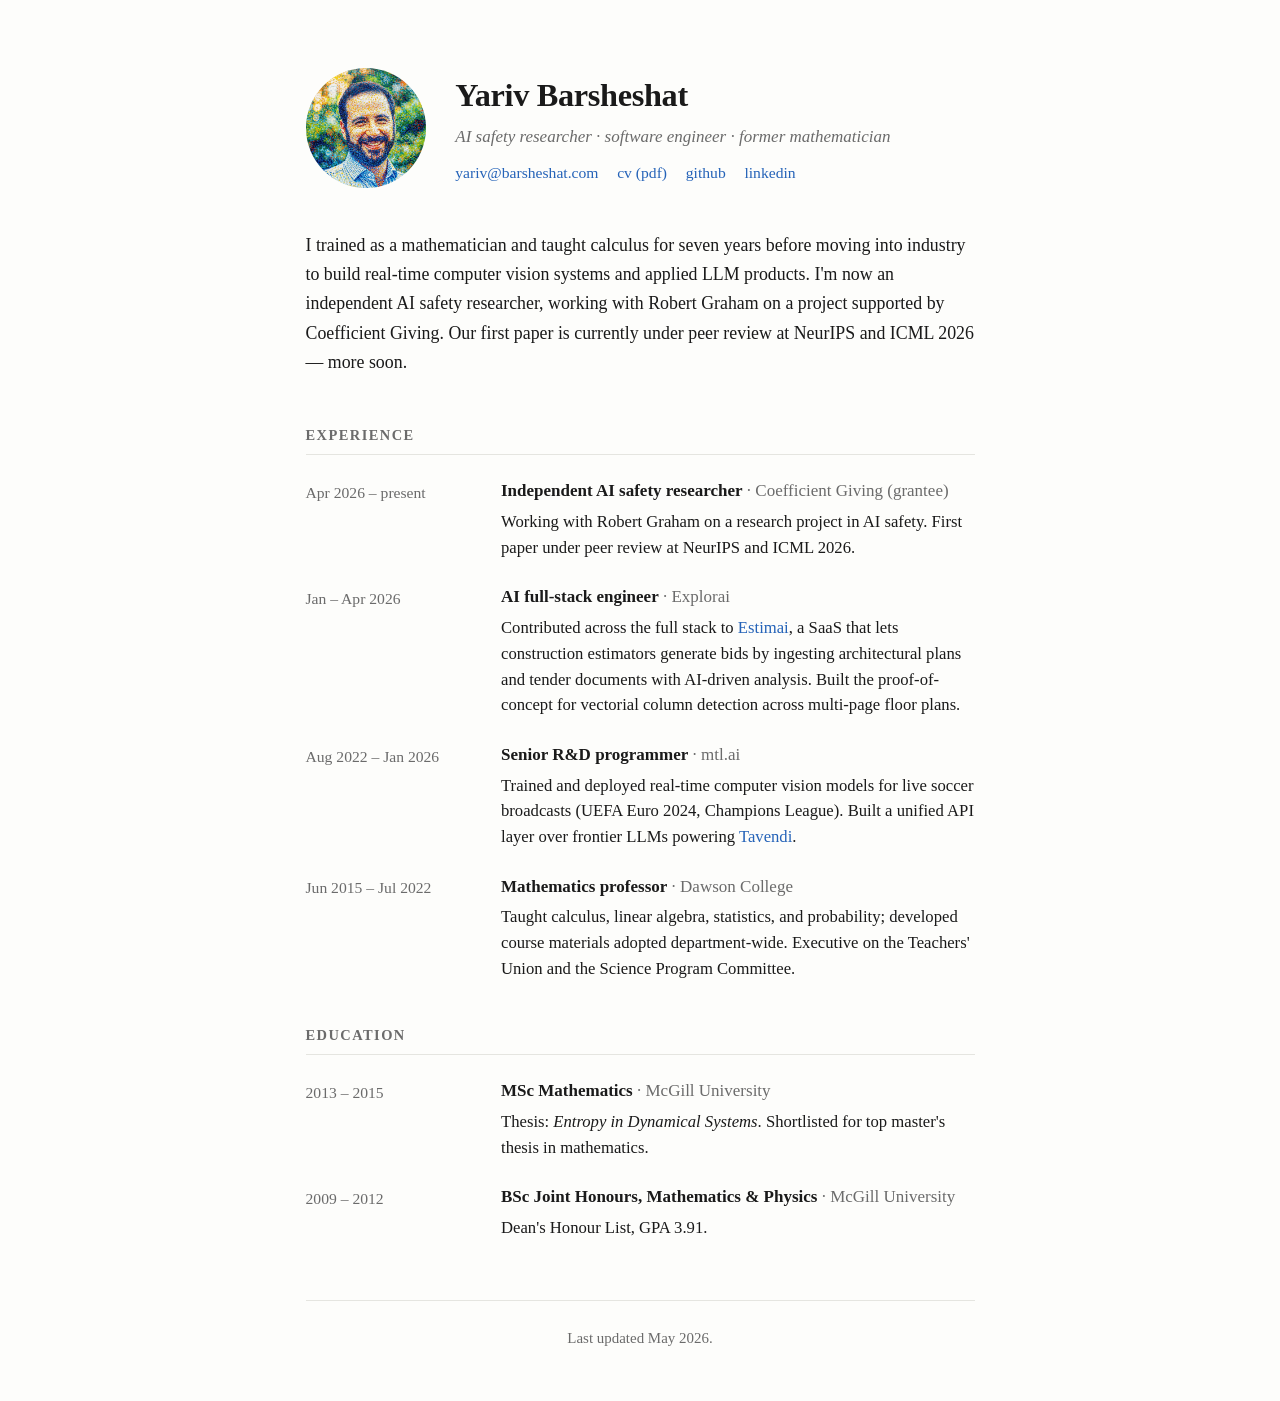
==== index.html @ 671397e9 "Initial commit: personal homepage with CV download" ====
<!DOCTYPE html>
<html lang="en">
<head>
  <meta charset="UTF-8">
  <meta name="viewport" content="width=device-width, initial-scale=1.0">
  <title>Yariv Barsheshat</title>
  <meta name="description" content="Yariv Barsheshat &mdash; independent AI safety researcher and software engineer based in Montr&eacute;al.">
  <link rel="stylesheet" href="style.css">
</head>
<body>
  <main>
    <header class="profile">
      <img src="headshot_seurat.png" alt="Yariv Barsheshat" class="headshot">
      <div class="profile-text">
        <h1>Yariv Barsheshat</h1>
        <p class="tagline">AI safety researcher &middot; software engineer &middot; former mathematician</p>
        <ul class="contact">
          <li><a href="mailto:yariv@barsheshat.com">yariv@barsheshat.com</a></li>
          <li><a href="yariv-barsheshat-cv.pdf">cv (pdf)</a></li>
          <li><a href="https://github.com/yarv">github</a></li>
          <li><a href="https://linkedin.com/in/yarivbar">linkedin</a></li>
        </ul>
      </div>
    </header>

    <section class="bio">
      <p>I trained as a mathematician and taught calculus for seven years before moving into industry to build real-time computer vision systems and applied LLM products. I'm now an independent AI safety researcher, working with Robert Graham on a project supported by Coefficient Giving. Our first paper is currently under peer review at NeurIPS and ICML 2026 &mdash; more soon.</p>
    </section>

    <section>
      <h2>Experience</h2>
      <dl class="timeline">
        <dt>Apr 2026 &ndash; present</dt>
        <dd>
          <div class="role"><strong>Independent AI safety researcher</strong> <span class="org">Coefficient Giving (grantee)</span></div>
          <p>Working with Robert Graham on a research project in AI safety. First paper under peer review at NeurIPS and ICML 2026.</p>
        </dd>
        <dt>Jan &ndash; Apr 2026</dt>
        <dd>
          <div class="role"><strong>AI full-stack engineer</strong> <span class="org">Explorai</span></div>
          <p>Contributed across the full stack to <a href="https://www.estim.ai">Estimai</a>, a SaaS that lets construction estimators generate bids by ingesting architectural plans and tender documents with AI-driven analysis. Built the proof-of-concept for vectorial column detection across multi-page floor plans.</p>
        </dd>
        <dt>Aug 2022 &ndash; Jan 2026</dt>
        <dd>
          <div class="role"><strong>Senior R&amp;D programmer</strong> <span class="org">mtl.ai</span></div>
          <p>Trained and deployed real-time computer vision models for live soccer broadcasts (UEFA Euro 2024, Champions League). Built a unified API layer over frontier LLMs powering <a href="https://www.tavendi.com">Tavendi</a>.</p>
        </dd>
        <dt>Jun 2015 &ndash; Jul 2022</dt>
        <dd>
          <div class="role"><strong>Mathematics professor</strong> <span class="org">Dawson College</span></div>
          <p>Taught calculus, linear algebra, statistics, and probability; developed course materials adopted department-wide. Executive on the Teachers' Union and the Science Program Committee.</p>
        </dd>
      </dl>
    </section>

    <section>
      <h2>Education</h2>
      <dl class="timeline">
        <dt>2013 &ndash; 2015</dt>
        <dd>
          <div class="role"><strong>MSc Mathematics</strong> <span class="org">McGill University</span></div>
          <p>Thesis: <em>Entropy in Dynamical Systems</em>. Shortlisted for top master's thesis in mathematics.</p>
        </dd>
        <dt>2009 &ndash; 2012</dt>
        <dd>
          <div class="role"><strong>BSc Joint Honours, Mathematics &amp; Physics</strong> <span class="org">McGill University</span></div>
          <p>Dean's Honour List, GPA 3.91.</p>
        </dd>
      </dl>
    </section>

    <footer>
      <p>Last updated May 2026.</p>
    </footer>
  </main>
</body>
</html>
---- style.css ----
:root {
  --text: #1a1a1a;
  --muted: #6b6b6b;
  --accent: #2563b8;
  --bg: #fdfdfb;
  --border: #e5e5e0;
  --serif: Charter, "Bitstream Charter", "Sitka Text", Cambria, Georgia, serif;
}

* {
  box-sizing: border-box;
  margin: 0;
  padding: 0;
}

html {
  font-size: 17px;
}

body {
  font-family: var(--serif);
  color: var(--text);
  background: var(--bg);
  line-height: 1.55;
  -webkit-font-smoothing: antialiased;
}

main {
  max-width: 720px;
  margin: 0 auto;
  padding: 4rem 1.5rem 3rem;
}

a {
  color: var(--accent);
  text-decoration: none;
  border-bottom: 1px solid transparent;
  transition: border-color 0.15s ease;
}

a:hover {
  border-bottom-color: var(--accent);
}

.profile {
  display: flex;
  gap: 1.75rem;
  align-items: center;
  margin-bottom: 2.5rem;
}

.headshot {
  width: 120px;
  height: 120px;
  border-radius: 50%;
  object-fit: cover;
  flex-shrink: 0;
}

.profile-text h1 {
  font-size: 1.9rem;
  font-weight: 700;
  letter-spacing: -0.01em;
  margin-bottom: 0.2rem;
}

.tagline {
  color: var(--muted);
  margin-bottom: 0.65rem;
  font-style: italic;
}

.contact {
  list-style: none;
  display: flex;
  flex-wrap: wrap;
  gap: 0.4rem 1.1rem;
  font-size: 0.92rem;
}

.bio {
  margin-bottom: 2.75rem;
  font-size: 1.05rem;
  line-height: 1.65;
}

section + section {
  margin-top: 2.5rem;
}

h2 {
  font-size: 0.85rem;
  font-weight: 700;
  text-transform: uppercase;
  letter-spacing: 0.1em;
  color: var(--muted);
  margin-bottom: 1.35rem;
  padding-bottom: 0.45rem;
  border-bottom: 1px solid var(--border);
}

.timeline {
  display: grid;
  grid-template-columns: 10rem 1fr;
  column-gap: 1.5rem;
  row-gap: 1.4rem;
}

.timeline dt {
  color: var(--muted);
  font-size: 0.92rem;
  padding-top: 0.15rem;
  font-variant-numeric: tabular-nums;
}

.timeline dd {
  margin: 0;
}

.timeline .role {
  margin-bottom: 0.25rem;
}

.timeline .org {
  color: var(--muted);
}

.timeline .org::before {
  content: " \00b7  ";
}

.timeline dd p {
  color: var(--text);
  font-size: 0.98rem;
  line-height: 1.55;
}

footer {
  margin-top: 3.5rem;
  padding-top: 1.5rem;
  border-top: 1px solid var(--border);
  font-size: 0.88rem;
  color: var(--muted);
  text-align: center;
}

@media (max-width: 600px) {
  main {
    padding: 2.5rem 1.25rem 2rem;
  }
  .profile {
    flex-direction: column;
    text-align: center;
    align-items: center;
    gap: 1rem;
  }
  .contact {
    justify-content: center;
  }
  .timeline {
    grid-template-columns: 1fr;
    row-gap: 0.4rem;
  }
  .timeline dt {
    margin-top: 1.25rem;
    font-weight: 600;
  }
  .timeline dt:first-child {
    margin-top: 0;
  }
}
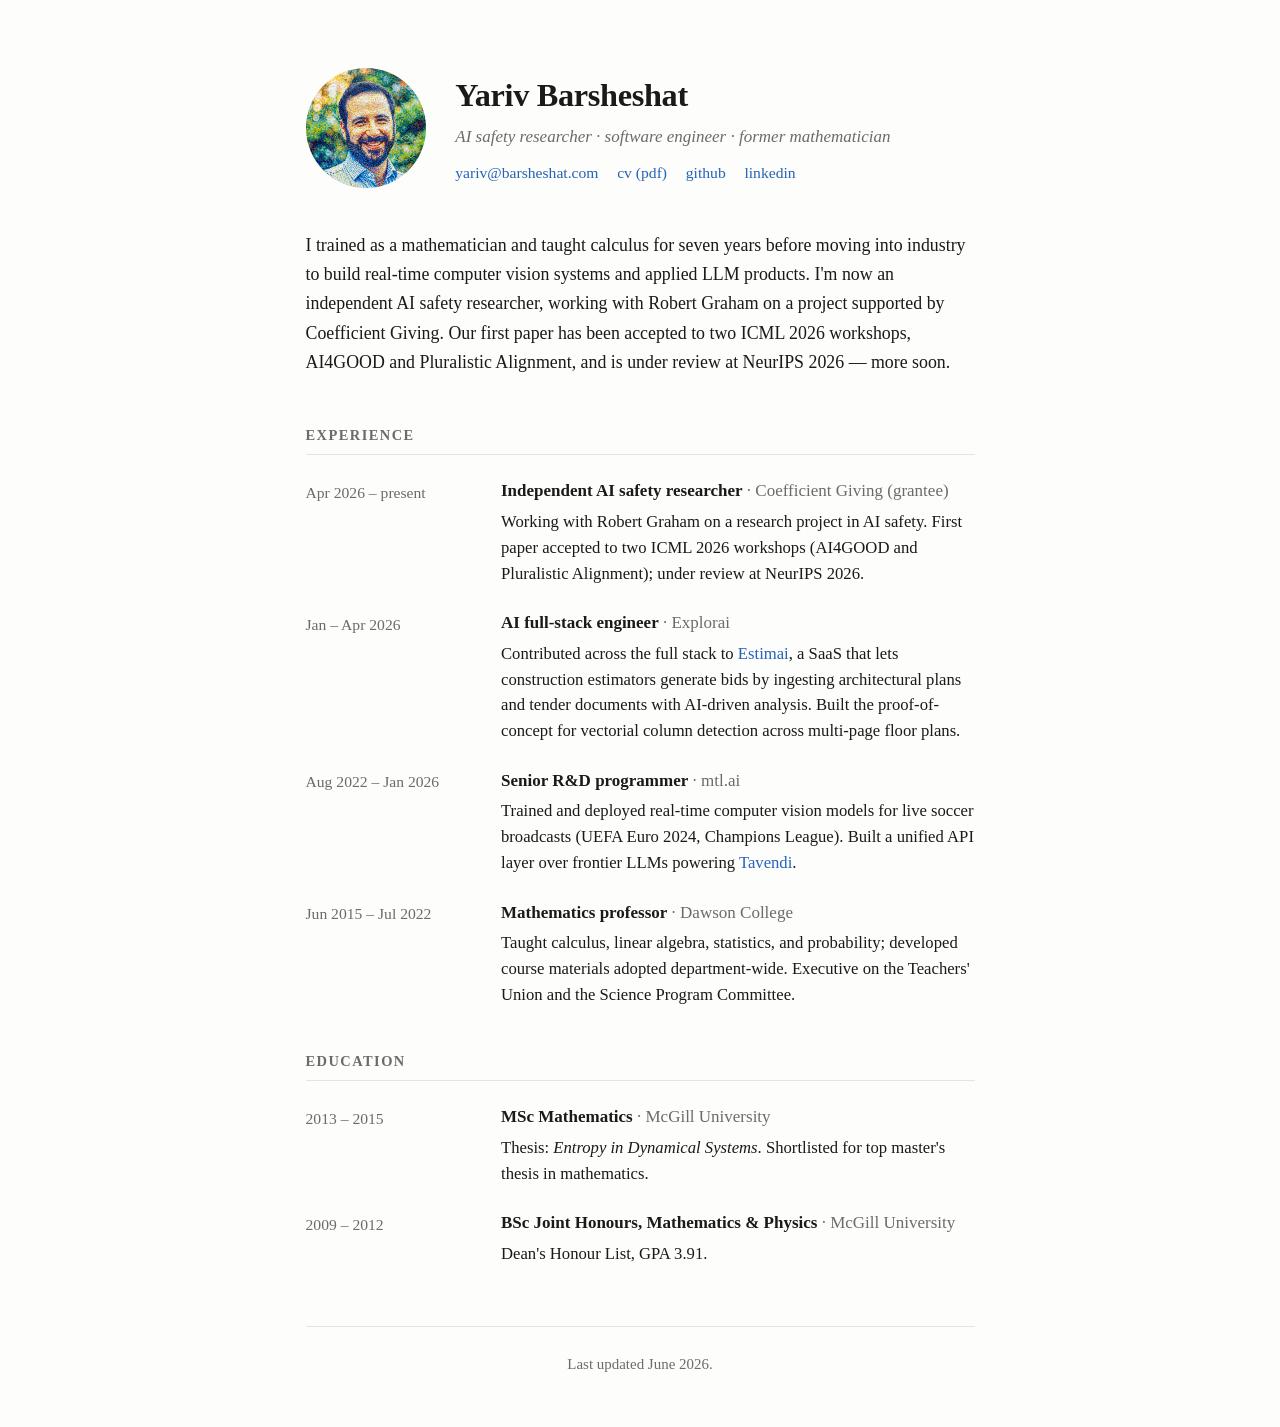
==== commit dc5ca9ad: "update cv and blurb, accepted into ICML workshop" ====
--- a/index.html
+++ b/index.html
@@ -24,7 +24,7 @@
     </header>
 
     <section class="bio">
-      <p>I trained as a mathematician and taught calculus for seven years before moving into industry to build real-time computer vision systems and applied LLM products. I'm now an independent AI safety researcher, working with Robert Graham on a project supported by Coefficient Giving. Our first paper is currently under peer review at NeurIPS and ICML 2026 &mdash; more soon.</p>
+      <p>I trained as a mathematician and taught calculus for seven years before moving into industry to build real-time computer vision systems and applied LLM products. I'm now an independent AI safety researcher, working with Robert Graham on a project supported by Coefficient Giving. Our first paper has been accepted to two ICML 2026 workshops, AI4GOOD and Pluralistic Alignment, and is under review at NeurIPS 2026 &mdash; more soon.</p>
     </section>
 
     <section>
@@ -33,7 +33,7 @@
         <dt>Apr 2026 &ndash; present</dt>
         <dd>
           <div class="role"><strong>Independent AI safety researcher</strong> <span class="org">Coefficient Giving (grantee)</span></div>
-          <p>Working with Robert Graham on a research project in AI safety. First paper under peer review at NeurIPS and ICML 2026.</p>
+          <p>Working with Robert Graham on a research project in AI safety. First paper accepted to two ICML 2026 workshops (AI4GOOD and Pluralistic Alignment); under review at NeurIPS 2026.</p>
         </dd>
         <dt>Jan &ndash; Apr 2026</dt>
         <dd>
@@ -70,7 +70,7 @@
     </section>
 
     <footer>
-      <p>Last updated May 2026.</p>
+      <p>Last updated June 2026.</p>
     </footer>
   </main>
 </body>
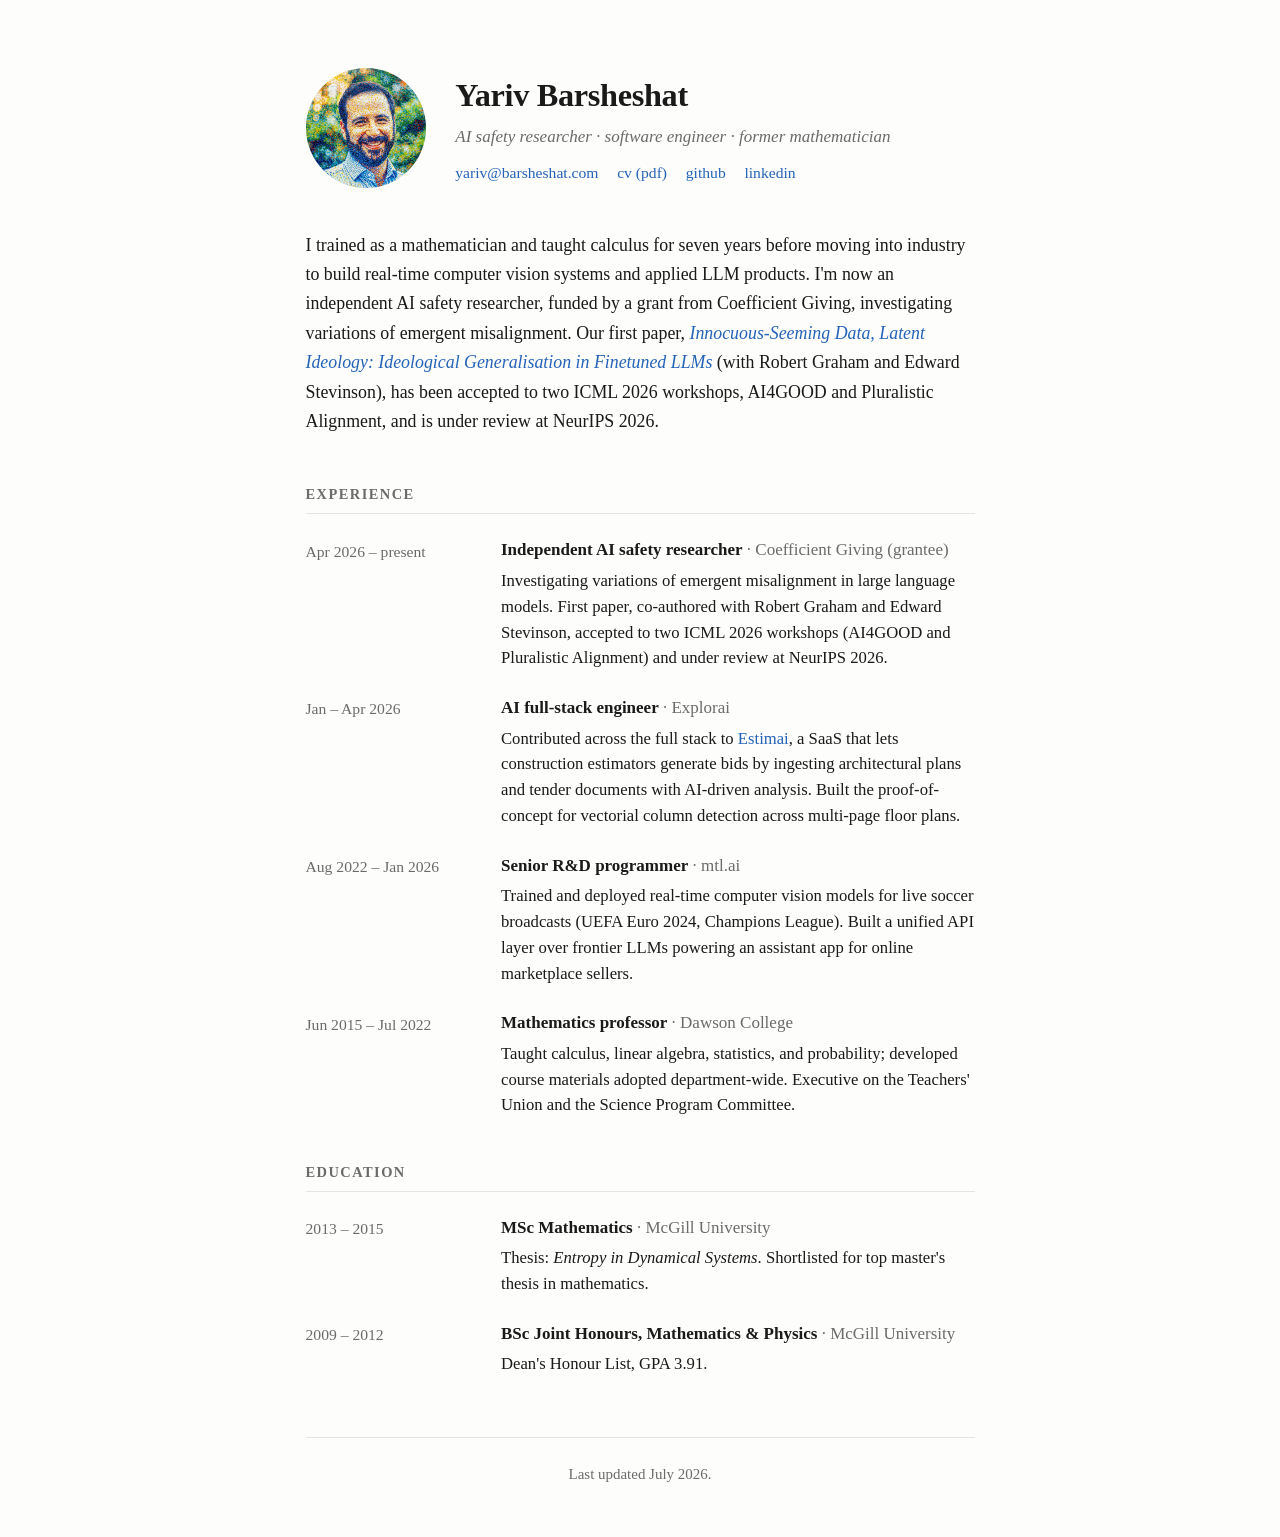
==== commit a2f828cc: "sync site with cv: name and link the paper, coauthors, drop tavendi mention Co-Authored-By: Claude F" ====
--- a/index.html
+++ b/index.html
@@ -4,7 +4,7 @@
   <meta charset="UTF-8">
   <meta name="viewport" content="width=device-width, initial-scale=1.0">
   <title>Yariv Barsheshat</title>
-  <meta name="description" content="Yariv Barsheshat &mdash; independent AI safety researcher and software engineer based in Montr&eacute;al.">
+  <meta name="description" content="Yariv Barsheshat, independent AI safety researcher and software engineer based in Montr&eacute;al.">
   <link rel="stylesheet" href="style.css">
 </head>
 <body>
@@ -24,7 +24,7 @@
     </header>
 
     <section class="bio">
-      <p>I trained as a mathematician and taught calculus for seven years before moving into industry to build real-time computer vision systems and applied LLM products. I'm now an independent AI safety researcher, working with Robert Graham on a project supported by Coefficient Giving. Our first paper has been accepted to two ICML 2026 workshops, AI4GOOD and Pluralistic Alignment, and is under review at NeurIPS 2026 &mdash; more soon.</p>
+      <p>I trained as a mathematician and taught calculus for seven years before moving into industry to build real-time computer vision systems and applied LLM products. I'm now an independent AI safety researcher, funded by a grant from Coefficient Giving, investigating variations of emergent misalignment. Our first paper, <a href="https://drive.google.com/file/d/1ATQKoXPnygqjMuw1AtUDNG9qtZFIZps9"><em>Innocuous-Seeming Data, Latent Ideology: Ideological Generalisation in Finetuned LLMs</em></a> (with Robert Graham and Edward Stevinson), has been accepted to two ICML 2026 workshops, AI4GOOD and Pluralistic Alignment, and is under review at NeurIPS 2026.</p>
     </section>
 
     <section>
@@ -33,7 +33,7 @@
         <dt>Apr 2026 &ndash; present</dt>
         <dd>
           <div class="role"><strong>Independent AI safety researcher</strong> <span class="org">Coefficient Giving (grantee)</span></div>
-          <p>Working with Robert Graham on a research project in AI safety. First paper accepted to two ICML 2026 workshops (AI4GOOD and Pluralistic Alignment); under review at NeurIPS 2026.</p>
+          <p>Investigating variations of emergent misalignment in large language models. First paper, co-authored with Robert Graham and Edward Stevinson, accepted to two ICML 2026 workshops (AI4GOOD and Pluralistic Alignment) and under review at NeurIPS 2026.</p>
         </dd>
         <dt>Jan &ndash; Apr 2026</dt>
         <dd>
@@ -43,7 +43,7 @@
         <dt>Aug 2022 &ndash; Jan 2026</dt>
         <dd>
           <div class="role"><strong>Senior R&amp;D programmer</strong> <span class="org">mtl.ai</span></div>
-          <p>Trained and deployed real-time computer vision models for live soccer broadcasts (UEFA Euro 2024, Champions League). Built a unified API layer over frontier LLMs powering <a href="https://www.tavendi.com">Tavendi</a>.</p>
+          <p>Trained and deployed real-time computer vision models for live soccer broadcasts (UEFA Euro 2024, Champions League). Built a unified API layer over frontier LLMs powering an assistant app for online marketplace sellers.</p>
         </dd>
         <dt>Jun 2015 &ndash; Jul 2022</dt>
         <dd>
@@ -70,7 +70,7 @@
     </section>
 
     <footer>
-      <p>Last updated June 2026.</p>
+      <p>Last updated July 2026.</p>
     </footer>
   </main>
 </body>
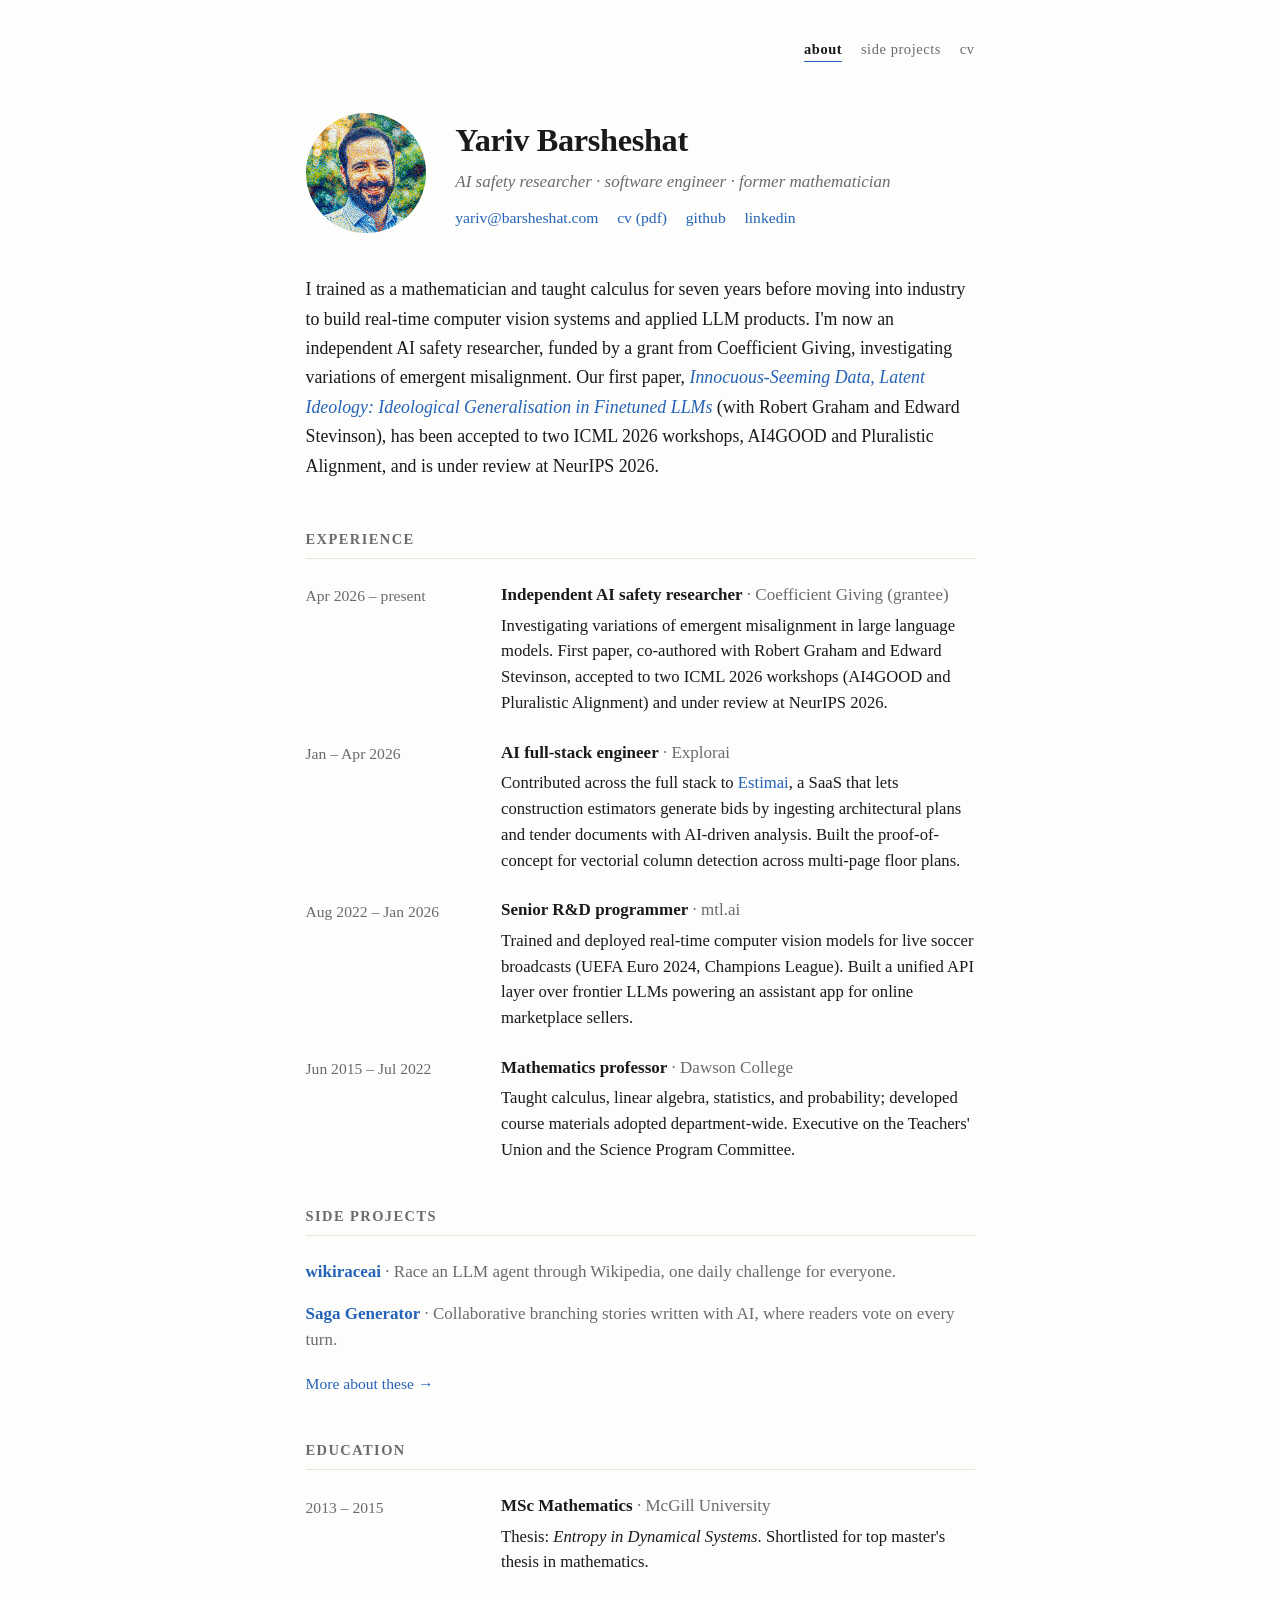
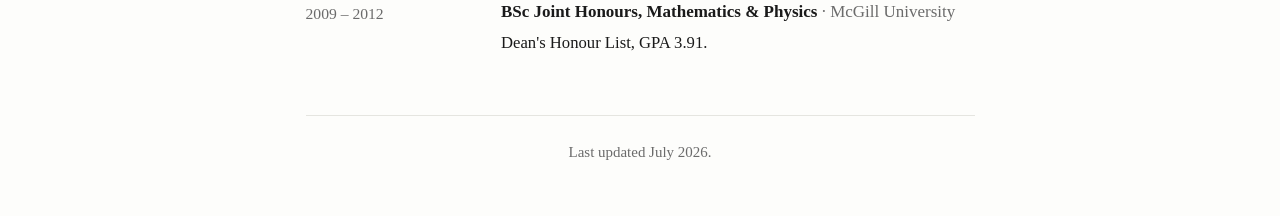
==== commit 9ec138c6: "add side projects page (wikiraceai, saga generator), site nav, dark mode, favicon Co-Authored-By: Cl" ====
--- a/index.html
+++ b/index.html
@@ -5,10 +5,19 @@
   <meta name="viewport" content="width=device-width, initial-scale=1.0">
   <title>Yariv Barsheshat</title>
   <meta name="description" content="Yariv Barsheshat, independent AI safety researcher and software engineer based in Montr&eacute;al.">
+  <link rel="icon" href="assets/favicon.svg" type="image/svg+xml">
   <link rel="stylesheet" href="style.css">
 </head>
 <body>
   <main>
+    <nav class="site-nav">
+      <div class="site-nav-links">
+        <a href="index.html" aria-current="page">about</a>
+        <a href="projects.html">side projects</a>
+        <a href="yariv-barsheshat-cv.pdf">cv</a>
+      </div>
+    </nav>
+
     <header class="profile">
       <img src="headshot_seurat.png" alt="Yariv Barsheshat" class="headshot">
       <div class="profile-text">
@@ -24,7 +33,7 @@
     </header>
 
     <section class="bio">
-      <p>I trained as a mathematician and taught calculus for seven years before moving into industry to build real-time computer vision systems and applied LLM products. I'm now an independent AI safety researcher, funded by a grant from Coefficient Giving, investigating variations of emergent misalignment. Our first paper, <a href="https://drive.google.com/file/d/1ATQKoXPnygqjMuw1AtUDNG9qtZFIZps9"><em>Innocuous-Seeming Data, Latent Ideology: Ideological Generalisation in Finetuned LLMs</em></a> (with Robert Graham and Edward Stevinson), has been accepted to two ICML 2026 workshops, AI4GOOD and Pluralistic Alignment, and is under review at NeurIPS 2026.</p>
+      <p>I trained as a mathematician and taught calculus for seven years before moving into industry to build real-time computer vision systems and applied LLM products. I'm now an independent AI safety researcher, funded by a grant from Coefficient Giving, investigating variations of emergent misalignment. Our first paper, <a href="https://arxiv.org/abs/2607.14888"><em>Innocuous-Seeming Data, Latent Ideology: Ideological Generalisation in Finetuned LLMs</em></a> (with Robert Graham and Edward Stevinson), has been accepted to two ICML 2026 workshops, AI4GOOD and Pluralistic Alignment, and is under review at NeurIPS 2026.</p>
     </section>
 
     <section>
@@ -54,6 +63,21 @@
     </section>
 
     <section>
+      <h2>Side projects</h2>
+      <ul class="project-teaser">
+        <li>
+          <a href="projects.html#wikiraceai">wikiraceai</a>
+          <span class="teaser-desc">Race an LLM agent through Wikipedia, one daily challenge for everyone.</span>
+        </li>
+        <li>
+          <a href="projects.html#sagagenerator">Saga Generator</a>
+          <span class="teaser-desc">Collaborative branching stories written with AI, where readers vote on every turn.</span>
+        </li>
+      </ul>
+      <p class="teaser-more"><a href="projects.html">More about these &rarr;</a></p>
+    </section>
+
+    <section>
       <h2>Education</h2>
       <dl class="timeline">
         <dt>2013 &ndash; 2015</dt>
--- a/style.css
+++ b/style.css
@@ -3,8 +3,27 @@
   --muted: #6b6b6b;
   --accent: #2563b8;
   --bg: #fdfdfb;
+  --card-bg: #ffffff;
   --border: #e5e5e0;
+  --tag-bg: #f1f1ec;
+  --shadow: 0 1px 2px rgba(20, 20, 20, 0.04), 0 4px 14px rgba(20, 20, 20, 0.05);
+  --shadow-hover: 0 2px 4px rgba(20, 20, 20, 0.05), 0 10px 28px rgba(20, 20, 20, 0.09);
   --serif: Charter, "Bitstream Charter", "Sitka Text", Cambria, Georgia, serif;
+  color-scheme: light dark;
+}
+
+@media (prefers-color-scheme: dark) {
+  :root {
+    --text: #e6e4de;
+    --muted: #97948c;
+    --accent: #7fa8e0;
+    --bg: #16181c;
+    --card-bg: #1d2026;
+    --border: #2c2f36;
+    --tag-bg: #262a31;
+    --shadow: 0 1px 2px rgba(0, 0, 0, 0.25), 0 4px 14px rgba(0, 0, 0, 0.3);
+    --shadow-hover: 0 2px 4px rgba(0, 0, 0, 0.3), 0 10px 28px rgba(0, 0, 0, 0.45);
+  }
 }
 
 * {
@@ -25,10 +44,36 @@
   -webkit-font-smoothing: antialiased;
 }
 
+::selection {
+  background: var(--accent);
+  color: var(--bg);
+}
+
 main {
   max-width: 720px;
   margin: 0 auto;
-  padding: 4rem 1.5rem 3rem;
+  padding: 2.25rem 1.5rem 3rem;
+  animation: page-in 0.45s ease both;
+}
+
+@keyframes page-in {
+  from {
+    opacity: 0;
+    transform: translateY(6px);
+  }
+  to {
+    opacity: 1;
+    transform: none;
+  }
+}
+
+@media (prefers-reduced-motion: reduce) {
+  main {
+    animation: none;
+  }
+  * {
+    transition: none !important;
+  }
 }
 
 a {
@@ -41,6 +86,45 @@
 a:hover {
   border-bottom-color: var(--accent);
 }
+
+/* Site navigation */
+
+.site-nav {
+  display: flex;
+  justify-content: space-between;
+  align-items: baseline;
+  gap: 1rem;
+  margin-bottom: 3rem;
+  font-size: 0.85rem;
+  letter-spacing: 0.04em;
+}
+
+.site-nav .site-name {
+  color: var(--text);
+  font-weight: 700;
+}
+
+.site-nav-links {
+  display: flex;
+  gap: 1.1rem;
+  margin-left: auto;
+}
+
+.site-nav-links a {
+  color: var(--muted);
+}
+
+.site-nav-links a:hover {
+  color: var(--accent);
+}
+
+.site-nav-links a[aria-current="page"] {
+  color: var(--text);
+  font-weight: 700;
+  border-bottom-color: var(--accent);
+}
+
+/* Profile header (home) */
 
 .profile {
   display: flex;
@@ -99,6 +183,8 @@
   border-bottom: 1px solid var(--border);
 }
 
+/* Timeline (experience, education) */
+
 .timeline {
   display: grid;
   grid-template-columns: 10rem 1fr;
@@ -135,6 +221,152 @@
   line-height: 1.55;
 }
 
+/* Side-projects teaser (home) */
+
+.project-teaser {
+  list-style: none;
+  display: grid;
+  gap: 0.9rem;
+}
+
+.project-teaser a {
+  font-weight: 700;
+}
+
+.teaser-desc {
+  color: var(--muted);
+}
+
+.teaser-desc::before {
+  content: " \00b7  ";
+  color: var(--muted);
+}
+
+.teaser-more {
+  margin-top: 1.1rem;
+  font-size: 0.92rem;
+}
+
+/* Projects page */
+
+.page-header {
+  margin-bottom: 2.5rem;
+}
+
+.page-header h1 {
+  font-size: 1.9rem;
+  font-weight: 700;
+  letter-spacing: -0.01em;
+  margin-bottom: 0.4rem;
+}
+
+.page-intro {
+  color: var(--muted);
+  font-size: 1.02rem;
+}
+
+.project-card {
+  background: var(--card-bg);
+  border: 1px solid var(--border);
+  border-radius: 10px;
+  overflow: hidden;
+  box-shadow: var(--shadow);
+  transition: transform 0.25s ease, box-shadow 0.25s ease;
+  scroll-margin-top: 2rem;
+}
+
+.project-card:hover {
+  transform: translateY(-3px);
+  box-shadow: var(--shadow-hover);
+}
+
+.project-card + .project-card {
+  margin-top: 2.5rem;
+}
+
+.project-shot {
+  display: block;
+  border-bottom: 1px solid var(--border);
+  overflow: hidden;
+}
+
+.project-shot img {
+  display: block;
+  width: 100%;
+  aspect-ratio: 16 / 10;
+  object-fit: cover;
+  object-position: top;
+  transition: transform 0.35s ease;
+}
+
+.project-card:hover .project-shot img {
+  transform: scale(1.02);
+}
+
+.project-body {
+  padding: 1.4rem 1.6rem 1.5rem;
+}
+
+.project-title {
+  font-size: 1.25rem;
+  font-weight: 700;
+  text-transform: none;
+  letter-spacing: normal;
+  color: var(--text);
+  border-bottom: none;
+  padding-bottom: 0;
+  margin-bottom: 0.15rem;
+}
+
+.project-title a {
+  color: var(--text);
+}
+
+.project-title a:hover {
+  color: var(--accent);
+  border-bottom-color: var(--accent);
+}
+
+.project-credit {
+  color: var(--muted);
+  font-style: italic;
+  font-size: 0.92rem;
+  margin-bottom: 0.75rem;
+}
+
+.project-body > p {
+  font-size: 0.98rem;
+  line-height: 1.6;
+}
+
+.project-tags {
+  list-style: none;
+  display: flex;
+  flex-wrap: wrap;
+  gap: 0.45rem;
+  margin-top: 1rem;
+}
+
+.project-tags li {
+  background: var(--tag-bg);
+  border: 1px solid var(--border);
+  color: var(--muted);
+  font-size: 0.78rem;
+  letter-spacing: 0.02em;
+  padding: 0.15rem 0.65rem;
+  border-radius: 999px;
+}
+
+.project-links {
+  margin-top: 1.1rem;
+  display: flex;
+  flex-wrap: wrap;
+  gap: 0.4rem 1.4rem;
+  font-size: 0.92rem;
+}
+
+/* Footer */
+
 footer {
   margin-top: 3.5rem;
   padding-top: 1.5rem;
@@ -146,7 +378,10 @@
 
 @media (max-width: 600px) {
   main {
-    padding: 2.5rem 1.25rem 2rem;
+    padding: 1.75rem 1.25rem 2rem;
+  }
+  .site-nav {
+    margin-bottom: 2.25rem;
   }
   .profile {
     flex-direction: column;
@@ -168,4 +403,7 @@
   .timeline dt:first-child {
     margin-top: 0;
   }
-}
+  .project-body {
+    padding: 1.1rem 1.15rem 1.25rem;
+  }
+}
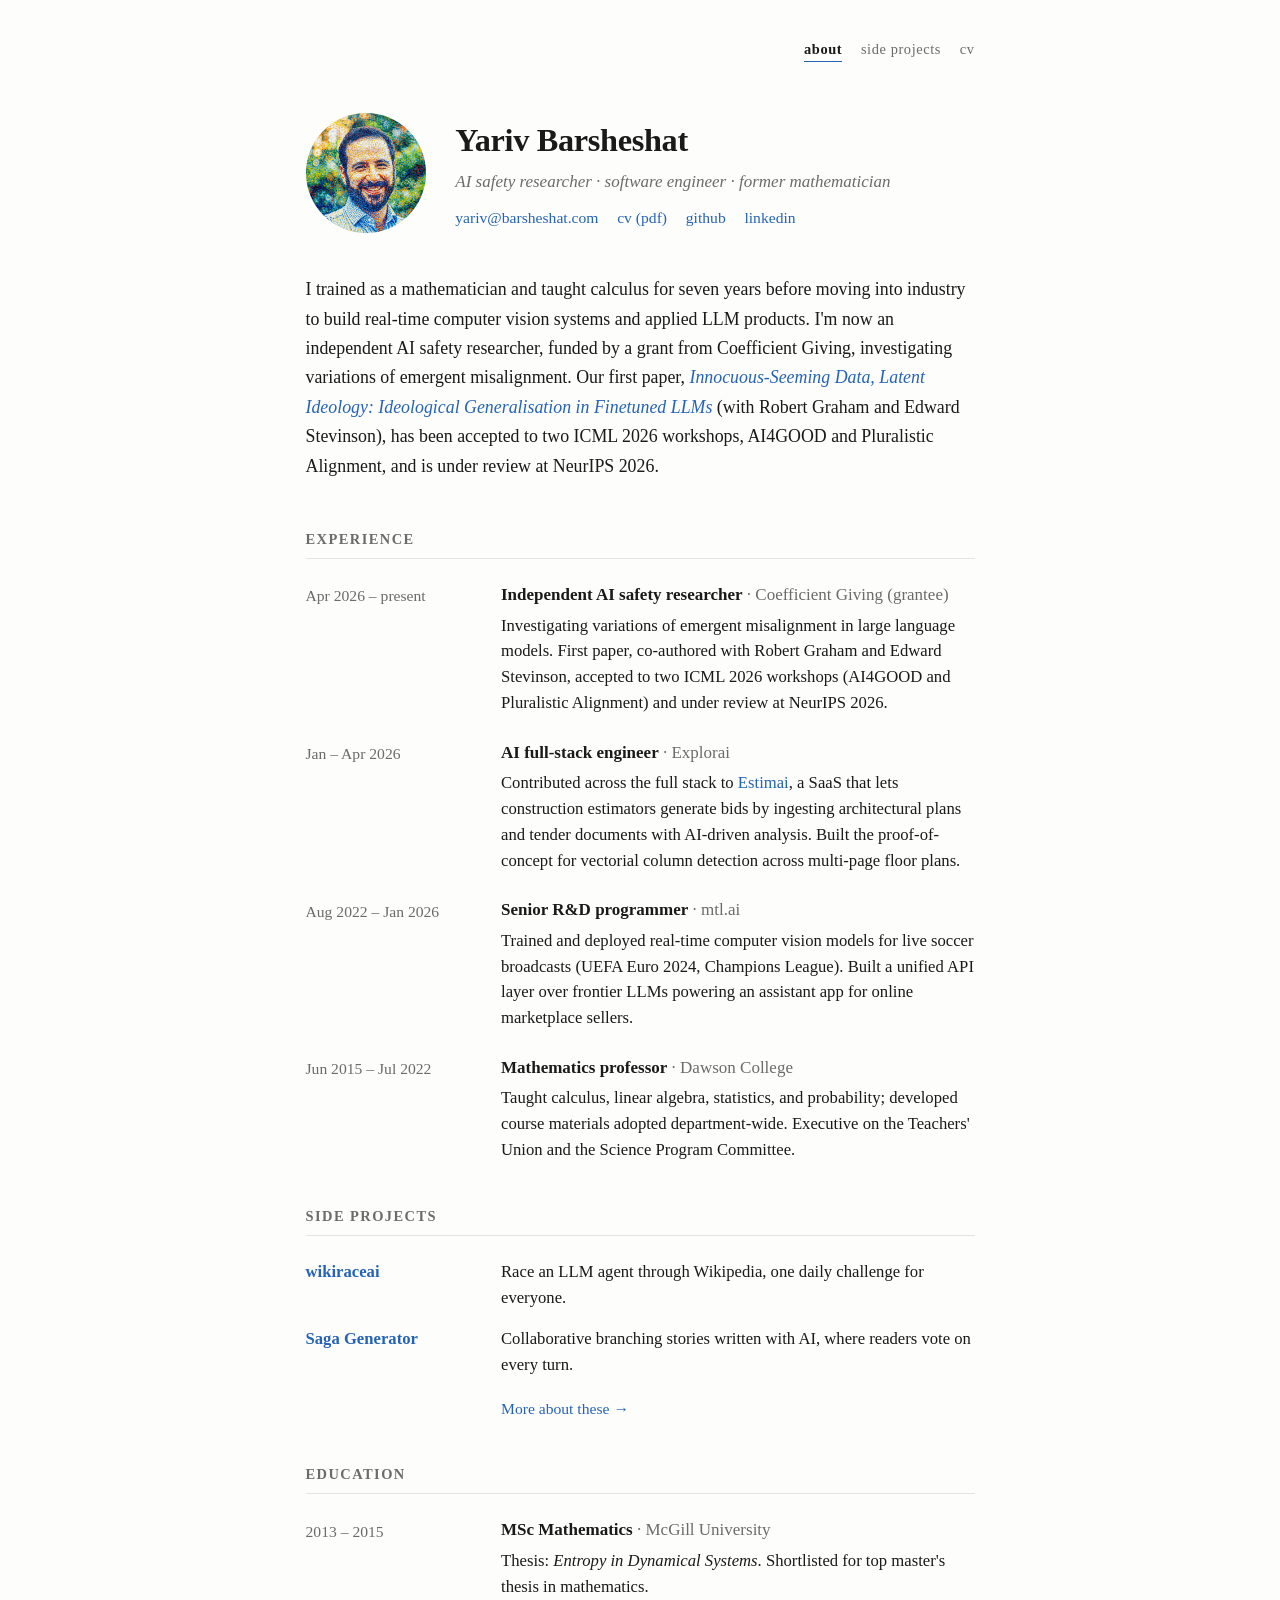
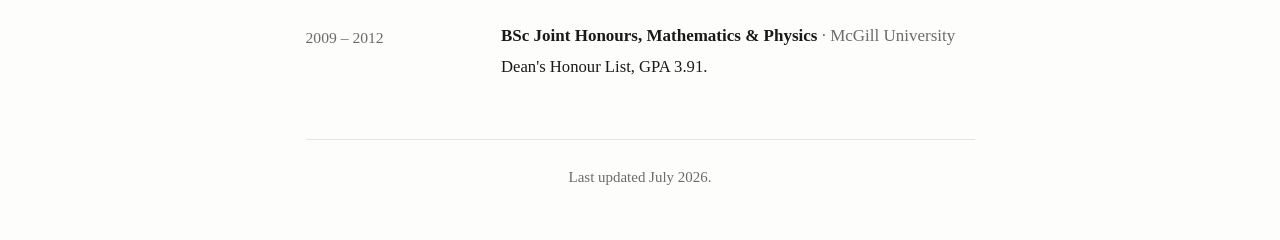
==== commit b8984aa6: "align side-projects teaser with timeline grid on about page Co-Authored-By: Claude Fable 5 <noreply@" ====
--- a/index.html
+++ b/index.html
@@ -64,16 +64,12 @@
 
     <section>
       <h2>Side projects</h2>
-      <ul class="project-teaser">
-        <li>
-          <a href="projects.html#wikiraceai">wikiraceai</a>
-          <span class="teaser-desc">Race an LLM agent through Wikipedia, one daily challenge for everyone.</span>
-        </li>
-        <li>
-          <a href="projects.html#sagagenerator">Saga Generator</a>
-          <span class="teaser-desc">Collaborative branching stories written with AI, where readers vote on every turn.</span>
-        </li>
-      </ul>
+      <dl class="timeline project-teaser">
+        <dt><a href="projects.html#wikiraceai">wikiraceai</a></dt>
+        <dd><p>Race an LLM agent through Wikipedia, one daily challenge for everyone.</p></dd>
+        <dt><a href="projects.html#sagagenerator">Saga Generator</a></dt>
+        <dd><p>Collaborative branching stories written with AI, where readers vote on every turn.</p></dd>
+      </dl>
       <p class="teaser-more"><a href="projects.html">More about these &rarr;</a></p>
     </section>
 
--- a/style.css
+++ b/style.css
@@ -224,26 +224,21 @@
 /* Side-projects teaser (home) */
 
 .project-teaser {
-  list-style: none;
-  display: grid;
-  gap: 0.9rem;
-}
-
-.project-teaser a {
-  font-weight: 700;
-}
-
-.teaser-desc {
-  color: var(--muted);
-}
-
-.teaser-desc::before {
-  content: " \00b7  ";
-  color: var(--muted);
+  row-gap: 0.9rem;
+}
+
+.project-teaser dt {
+  font-size: 0.98rem;
+  padding-top: 0;
+}
+
+.project-teaser dt a {
+  font-weight: 700;
 }
 
 .teaser-more {
   margin-top: 1.1rem;
+  margin-left: 11.5rem;
   font-size: 0.92rem;
 }
 
@@ -403,6 +398,12 @@
   .timeline dt:first-child {
     margin-top: 0;
   }
+  .project-teaser dt {
+    margin-top: 0.9rem;
+  }
+  .teaser-more {
+    margin-left: 0;
+  }
   .project-body {
     padding: 1.1rem 1.15rem 1.25rem;
   }
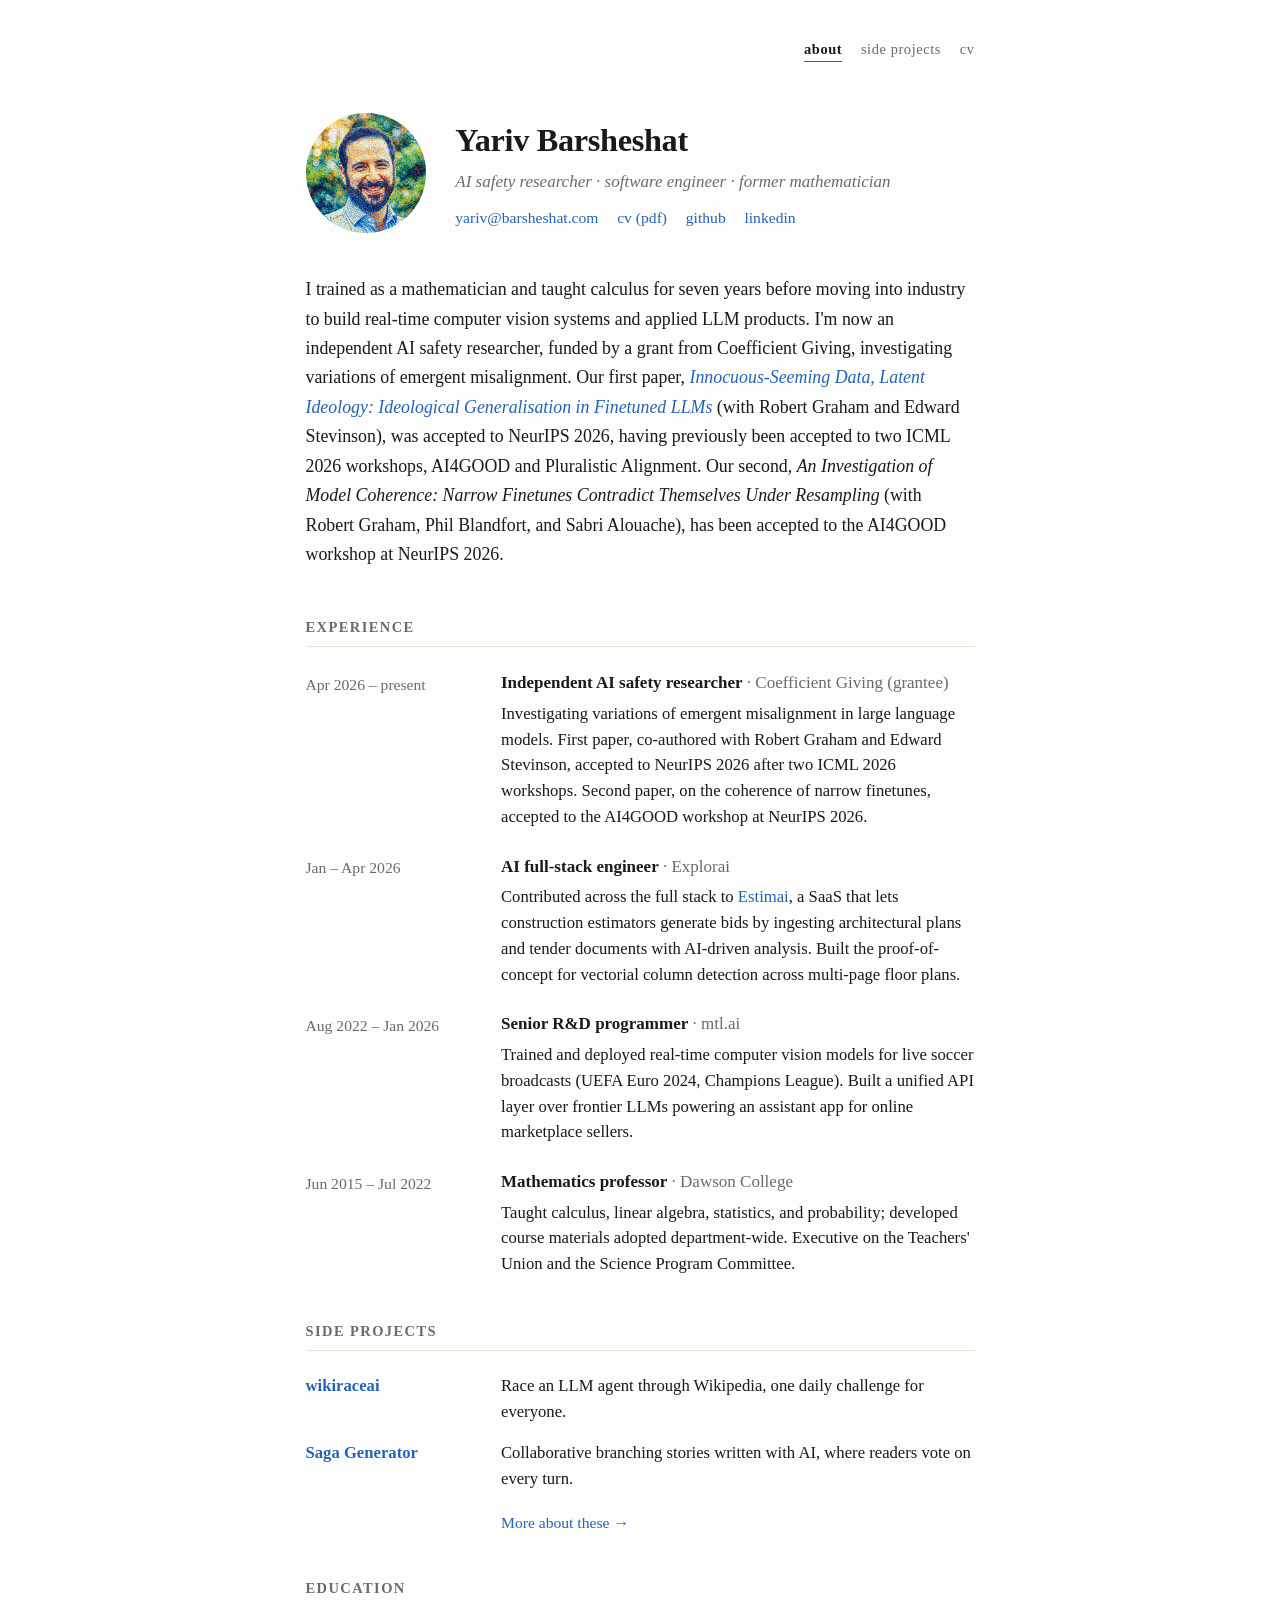
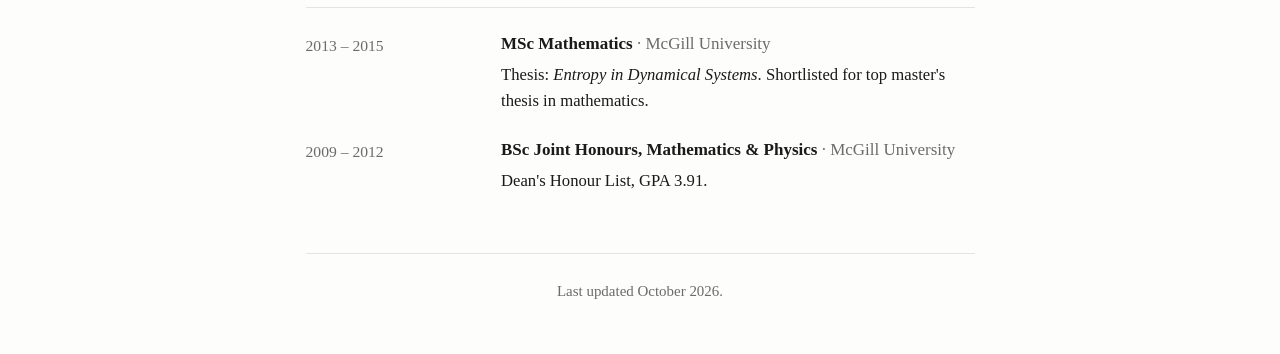
==== commit ad119d9a: "first paper accepted to NeurIPS 2026, add coherence paper (AI4GOOD workshop), refresh cv pdf Co-Auth" ====
--- a/index.html
+++ b/index.html
@@ -33,7 +33,7 @@
     </header>
 
     <section class="bio">
-      <p>I trained as a mathematician and taught calculus for seven years before moving into industry to build real-time computer vision systems and applied LLM products. I'm now an independent AI safety researcher, funded by a grant from Coefficient Giving, investigating variations of emergent misalignment. Our first paper, <a href="https://arxiv.org/abs/2607.14888"><em>Innocuous-Seeming Data, Latent Ideology: Ideological Generalisation in Finetuned LLMs</em></a> (with Robert Graham and Edward Stevinson), has been accepted to two ICML 2026 workshops, AI4GOOD and Pluralistic Alignment, and is under review at NeurIPS 2026.</p>
+      <p>I trained as a mathematician and taught calculus for seven years before moving into industry to build real-time computer vision systems and applied LLM products. I'm now an independent AI safety researcher, funded by a grant from Coefficient Giving, investigating variations of emergent misalignment. Our first paper, <a href="https://arxiv.org/abs/2607.14888"><em>Innocuous-Seeming Data, Latent Ideology: Ideological Generalisation in Finetuned LLMs</em></a> (with Robert Graham and Edward Stevinson), was accepted to NeurIPS 2026, having previously been accepted to two ICML 2026 workshops, AI4GOOD and Pluralistic Alignment. Our second, <em>An Investigation of Model Coherence: Narrow Finetunes Contradict Themselves Under Resampling</em> (with Robert Graham, Phil Blandfort, and Sabri Alouache), has been accepted to the AI4GOOD workshop at NeurIPS 2026.</p>
     </section>
 
     <section>
@@ -42,7 +42,7 @@
         <dt>Apr 2026 &ndash; present</dt>
         <dd>
           <div class="role"><strong>Independent AI safety researcher</strong> <span class="org">Coefficient Giving (grantee)</span></div>
-          <p>Investigating variations of emergent misalignment in large language models. First paper, co-authored with Robert Graham and Edward Stevinson, accepted to two ICML 2026 workshops (AI4GOOD and Pluralistic Alignment) and under review at NeurIPS 2026.</p>
+          <p>Investigating variations of emergent misalignment in large language models. First paper, co-authored with Robert Graham and Edward Stevinson, accepted to NeurIPS 2026 after two ICML 2026 workshops. Second paper, on the coherence of narrow finetunes, accepted to the AI4GOOD workshop at NeurIPS 2026.</p>
         </dd>
         <dt>Jan &ndash; Apr 2026</dt>
         <dd>
@@ -90,7 +90,7 @@
     </section>
 
     <footer>
-      <p>Last updated July 2026.</p>
+      <p>Last updated October 2026.</p>
     </footer>
   </main>
 </body>
